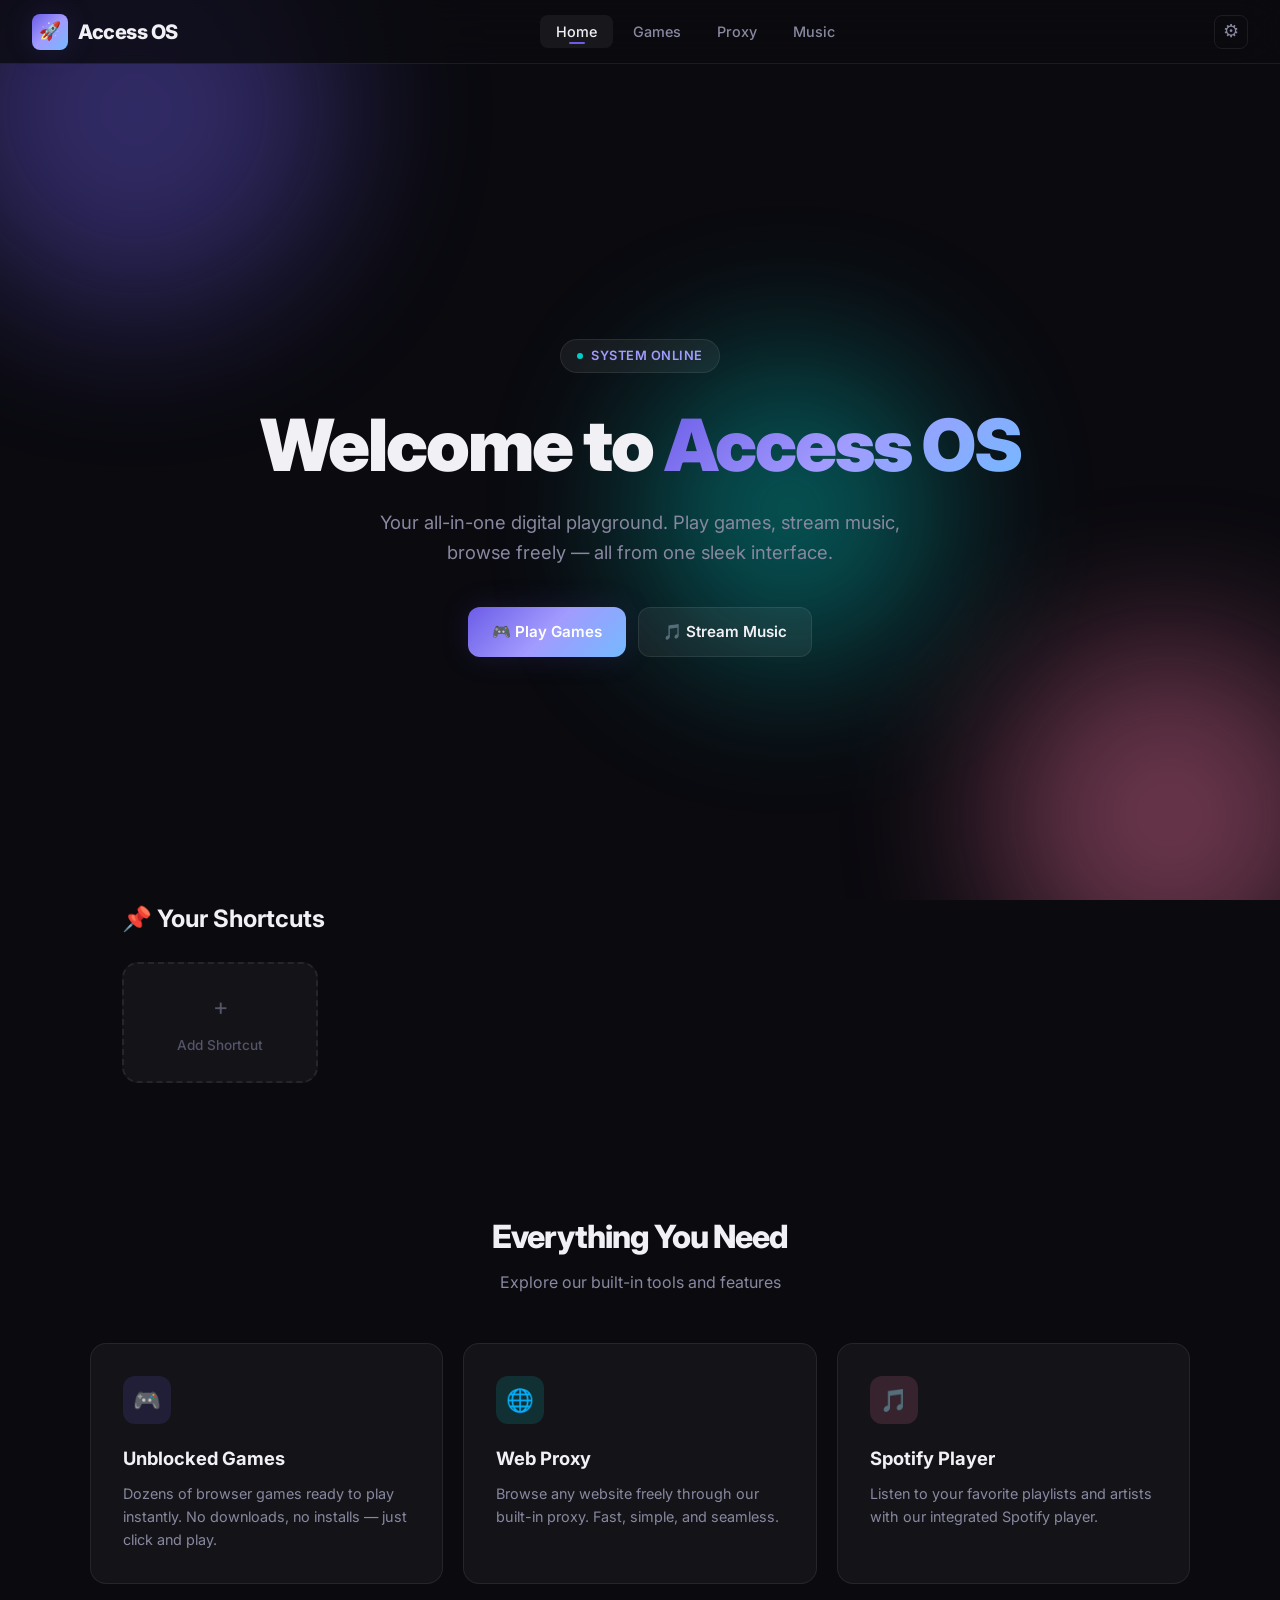
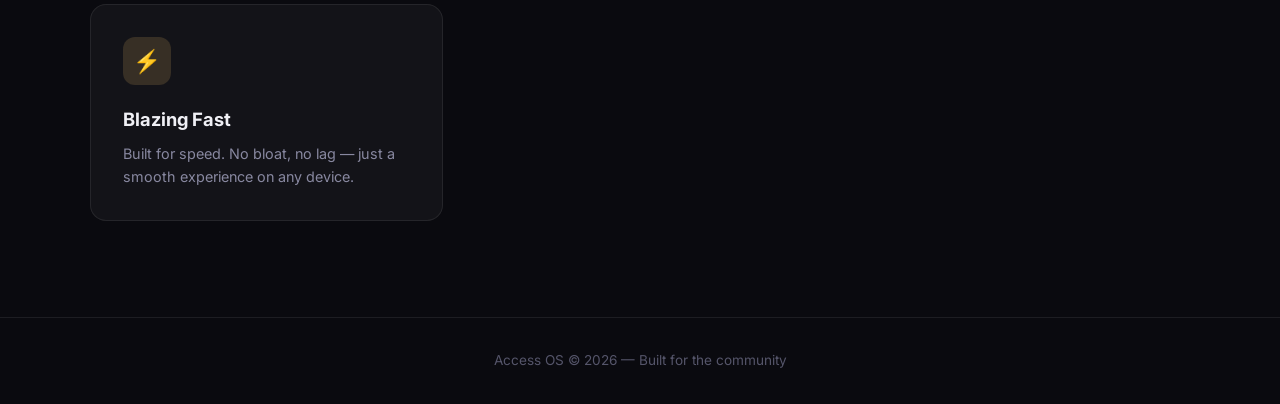
==== index.html @ 43859e74 "Add files via upload" ====
<!DOCTYPE html>
<html lang="en">
<head>
  <meta charset="UTF-8">
  <meta name="viewport" content="width=device-width, initial-scale=1.0">
  <title>Access OS — Your Digital Playground</title>
  <meta name="description" content="Access OS — Games, music, proxy, and more. Your all-in-one digital hub.">
  <link rel="stylesheet" href="css/style.css">
  <link rel="icon" href="data:image/svg+xml,<svg xmlns='http://www.w3.org/2000/svg' viewBox='0 0 100 100'><text y='.9em' font-size='90'>🚀</text></svg>">
</head>
<body>
  <!-- Background Effects -->
  <div class="bg-effects">
    <div class="orb"></div>
    <div class="orb"></div>
    <div class="orb"></div>
  </div>

  <!-- Navbar -->
  <nav class="navbar" id="navbar">
    <a href="index.html" class="logo">
      <div class="logo-icon">🚀</div>
      Access OS
    </a>
    <ul class="nav-links" id="navLinks">
      <li><a href="index.html" class="active">Home</a></li>
      <li><a href="games.html">Games</a></li>
      <li><a href="proxy.html">Proxy</a></li>
      <li><a href="music.html">Music</a></li>
    </ul>
    <div style="display:flex;align-items:center;gap:8px;">
      <button class="nav-settings-btn" id="settingsBtn" aria-label="Settings">⚙</button>
      <button class="mobile-toggle" id="mobileToggle" aria-label="Toggle menu">☰</button>
    </div>
  </nav>

  <!-- Settings Drawer -->
  <div class="settings-overlay" id="settingsOverlay"></div>
  <div class="settings-drawer" id="settingsDrawer">
    <div class="drawer-header">
      <h2>⚙ Settings</h2>
      <button class="drawer-close" id="settingsClose">&times;</button>
    </div>
    <div class="drawer-body">
      <div class="settings-section">
        <h3>Theme</h3>
        <div class="theme-grid">
          <button class="theme-swatch active" data-theme="default">
            <div class="swatch-colors">
              <span class="swatch-dot" style="background:#6c5ce7"></span>
              <span class="swatch-dot" style="background:#a29bfe"></span>
              <span class="swatch-dot" style="background:#74b9ff"></span>
            </div>
            Amethyst
          </button>
          <button class="theme-swatch" data-theme="ocean">
            <div class="swatch-colors">
              <span class="swatch-dot" style="background:#0984e3"></span>
              <span class="swatch-dot" style="background:#74b9ff"></span>
              <span class="swatch-dot" style="background:#00cec9"></span>
            </div>
            Ocean
          </button>
          <button class="theme-swatch" data-theme="sunset">
            <div class="swatch-colors">
              <span class="swatch-dot" style="background:#e17055"></span>
              <span class="swatch-dot" style="background:#fab1a0"></span>
              <span class="swatch-dot" style="background:#fdcb6e"></span>
            </div>
            Sunset
          </button>
          <button class="theme-swatch" data-theme="forest">
            <div class="swatch-colors">
              <span class="swatch-dot" style="background:#00b894"></span>
              <span class="swatch-dot" style="background:#55efc4"></span>
              <span class="swatch-dot" style="background:#81ecec"></span>
            </div>
            Forest
          </button>
          <button class="theme-swatch" data-theme="cherry">
            <div class="swatch-colors">
              <span class="swatch-dot" style="background:#d63031"></span>
              <span class="swatch-dot" style="background:#ff7675"></span>
              <span class="swatch-dot" style="background:#fd79a8"></span>
            </div>
            Cherry
          </button>
          <button class="theme-swatch" data-theme="midnight">
            <div class="swatch-colors">
              <span class="swatch-dot" style="background:#2d3436"></span>
              <span class="swatch-dot" style="background:#636e72"></span>
              <span class="swatch-dot" style="background:#b2bec3"></span>
            </div>
            Midnight
          </button>
        </div>
      </div>
    </div>
  </div>

  <!-- Main Content -->
  <main class="main-content">
    <!-- Hero Section -->
    <section class="hero" id="hero">
      <div class="hero-badge">
        <span class="dot"></span>
        System Online
      </div>
      <h1>Welcome to <span class="gradient-text">Access OS</span></h1>
      <p>Your all-in-one digital playground. Play games, stream music, browse freely — all from one sleek interface.</p>
      <div class="hero-actions">
        <a href="games.html" class="btn btn-primary">🎮 Play Games</a>
        <a href="music.html" class="btn btn-secondary">🎵 Stream Music</a>
      </div>
    </section>

    <!-- Custom Panel -->
    <section class="custom-panel-section" id="customPanel">
      <div class="custom-panel-header">
        <h2>📌 Your Shortcuts</h2>
      </div>
      <div class="panel-grid" id="panelGrid">
        <!-- Rendered by JS -->
      </div>
    </section>

    <!-- Features Section -->
    <section class="features-section" id="features">
      <div class="section-header">
        <h2>Everything You Need</h2>
        <p>Explore our built-in tools and features</p>
      </div>
      <div class="features-grid">
        <a href="games.html" class="feature-card">
          <div class="card-icon purple">🎮</div>
          <h3>Unblocked Games</h3>
          <p>Dozens of browser games ready to play instantly. No downloads, no installs — just click and play.</p>
        </a>
        <a href="proxy.html" class="feature-card">
          <div class="card-icon green">🌐</div>
          <h3>Web Proxy</h3>
          <p>Browse any website freely through our built-in proxy. Fast, simple, and seamless.</p>
        </a>
        <a href="music.html" class="feature-card">
          <div class="card-icon pink">🎵</div>
          <h3>Spotify Player</h3>
          <p>Listen to your favorite playlists and artists with our integrated Spotify player.</p>
        </a>
        <a href="#features" class="feature-card">
          <div class="card-icon orange">⚡</div>
          <h3>Blazing Fast</h3>
          <p>Built for speed. No bloat, no lag — just a smooth experience on any device.</p>
        </a>
      </div>
    </section>
  </main>

  <!-- Panel Add Modal -->
  <div class="panel-modal" id="panelModal">
    <div class="panel-modal-content">
      <h3>Add Shortcut</h3>
      <div class="panel-form-group">
        <label for="panelName">Name</label>
        <input type="text" id="panelName" placeholder="e.g. YouTube">
      </div>
      <div class="panel-form-group">
        <label for="panelUrl">URL</label>
        <input type="text" id="panelUrl" placeholder="e.g. https://youtube.com">
      </div>
      <div class="panel-form-group">
        <label>Icon</label>
        <div class="emoji-picker-row">
          <button class="selected">🔗</button>
          <button>🌐</button>
          <button>📺</button>
          <button>📱</button>
          <button>💬</button>
          <button>📧</button>
          <button>📁</button>
          <button>🎮</button>
          <button>🎵</button>
          <button>📷</button>
          <button>🛒</button>
          <button>📚</button>
          <button>⭐</button>
          <button>🔥</button>
          <button>💡</button>
        </div>
      </div>
      <div class="panel-modal-actions">
        <button class="btn btn-secondary" id="panelCancel">Cancel</button>
        <button class="btn btn-primary" id="panelSave">Add Shortcut</button>
      </div>
    </div>
  </div>

  <!-- Footer -->
  <footer class="footer">
    <p>Access OS &copy; 2026 — Built for the community</p>
  </footer>

  <script src="js/script.js"></script>
</body>
</html>
---- css/style.css ----
/* ===== ACCESS OS - Global Styles ===== */
@import url('https://fonts.googleapis.com/css2?family=Inter:wght@300;400;500;600;700;800;900&family=JetBrains+Mono:wght@400;500;700&display=swap');

:root {
  --bg-primary: #0a0a0f;
  --bg-secondary: #12121a;
  --bg-card: rgba(255, 255, 255, 0.04);
  --bg-glass: rgba(255, 255, 255, 0.06);
  --border-glass: rgba(255, 255, 255, 0.08);
  --text-primary: #f0f0f5;
  --text-secondary: #8888a0;
  --text-muted: #55556a;
  --accent-primary: #6c5ce7;
  --accent-secondary: #a29bfe;
  --accent-glow: rgba(108, 92, 231, 0.3);
  --accent-green: #00cec9;
  --accent-pink: #fd79a8;
  --accent-orange: #fdcb6e;
  --gradient-main: linear-gradient(135deg, #6c5ce7, #a29bfe, #74b9ff);
  --gradient-card: linear-gradient(135deg, rgba(108,92,231,0.1), rgba(162,155,254,0.05));
  --radius-sm: 8px;
  --radius-md: 12px;
  --radius-lg: 16px;
  --radius-xl: 24px;
  --shadow-glow: 0 0 30px rgba(108, 92, 231, 0.15);
  --transition: all 0.3s cubic-bezier(0.4, 0, 0.2, 1);
}

*, *::before, *::after {
  margin: 0;
  padding: 0;
  box-sizing: border-box;
}

html {
  scroll-behavior: smooth;
}

body {
  font-family: 'Inter', -apple-system, BlinkMacSystemFont, sans-serif;
  background: var(--bg-primary);
  color: var(--text-primary);
  min-height: 100vh;
  overflow-x: hidden;
  line-height: 1.6;
}

/* Animated background */
.bg-effects {
  position: fixed;
  inset: 0;
  z-index: 0;
  pointer-events: none;
  overflow: hidden;
}

.bg-effects .orb {
  position: absolute;
  border-radius: 50%;
  filter: blur(80px);
  opacity: 0.4;
  animation: orbFloat 20s ease-in-out infinite;
}

.bg-effects .orb:nth-child(1) {
  width: 400px; height: 400px;
  background: var(--accent-primary);
  top: -10%; left: -5%;
  animation-delay: 0s;
}

.bg-effects .orb:nth-child(2) {
  width: 350px; height: 350px;
  background: var(--accent-pink);
  bottom: -10%; right: -5%;
  animation-delay: -7s;
}

.bg-effects .orb:nth-child(3) {
  width: 300px; height: 300px;
  background: var(--accent-green);
  top: 40%; left: 50%;
  animation-delay: -14s;
}

@keyframes orbFloat {
  0%, 100% { transform: translate(0, 0) scale(1); }
  25% { transform: translate(60px, -40px) scale(1.1); }
  50% { transform: translate(-30px, 60px) scale(0.9); }
  75% { transform: translate(40px, 30px) scale(1.05); }
}

/* ===== NAVBAR ===== */
.navbar {
  position: fixed;
  top: 0;
  left: 0;
  right: 0;
  z-index: 1000;
  padding: 0 2rem;
  height: 64px;
  display: flex;
  align-items: center;
  justify-content: space-between;
  background: rgba(10, 10, 15, 0.8);
  backdrop-filter: blur(20px);
  -webkit-backdrop-filter: blur(20px);
  border-bottom: 1px solid var(--border-glass);
}

.navbar .logo {
  display: flex;
  align-items: center;
  gap: 10px;
  text-decoration: none;
  color: var(--text-primary);
  font-weight: 800;
  font-size: 1.25rem;
  letter-spacing: -0.5px;
}

.navbar .logo-icon {
  width: 36px;
  height: 36px;
  border-radius: var(--radius-sm);
  background: var(--gradient-main);
  display: flex;
  align-items: center;
  justify-content: center;
  font-size: 1.1rem;
  box-shadow: var(--shadow-glow);
}

.nav-links {
  display: flex;
  align-items: center;
  gap: 4px;
  list-style: none;
}

.nav-links a {
  text-decoration: none;
  color: var(--text-secondary);
  font-size: 0.9rem;
  font-weight: 500;
  padding: 8px 16px;
  border-radius: var(--radius-sm);
  transition: var(--transition);
  position: relative;
}

.nav-links a:hover,
.nav-links a.active {
  color: var(--text-primary);
  background: var(--bg-glass);
}

.nav-links a.active::after {
  content: '';
  position: absolute;
  bottom: 4px;
  left: 50%;
  transform: translateX(-50%);
  width: 16px;
  height: 2px;
  background: var(--accent-primary);
  border-radius: 2px;
}

.mobile-toggle {
  display: none;
  background: none;
  border: none;
  color: var(--text-primary);
  font-size: 1.5rem;
  cursor: pointer;
  padding: 4px;
}

/* ===== MAIN CONTENT ===== */
.main-content {
  position: relative;
  z-index: 1;
  padding-top: 64px;
  min-height: 100vh;
}

/* ===== HERO ===== */
.hero {
  display: flex;
  flex-direction: column;
  align-items: center;
  justify-content: center;
  text-align: center;
  padding: 6rem 2rem 4rem;
  min-height: calc(100vh - 64px);
}

.hero-badge {
  display: inline-flex;
  align-items: center;
  gap: 8px;
  padding: 6px 16px;
  border-radius: 100px;
  background: var(--bg-glass);
  border: 1px solid var(--border-glass);
  color: var(--accent-secondary);
  font-size: 0.8rem;
  font-weight: 600;
  letter-spacing: 0.5px;
  text-transform: uppercase;
  margin-bottom: 2rem;
  animation: fadeInDown 0.8s ease;
}

.hero-badge .dot {
  width: 6px; height: 6px;
  border-radius: 50%;
  background: var(--accent-green);
  animation: pulse 2s infinite;
}

@keyframes pulse {
  0%, 100% { opacity: 1; }
  50% { opacity: 0.3; }
}

.hero h1 {
  font-size: clamp(2.5rem, 6vw, 4.5rem);
  font-weight: 900;
  letter-spacing: -2px;
  line-height: 1.1;
  margin-bottom: 1.5rem;
  animation: fadeInUp 0.8s ease 0.1s both;
}

.hero h1 .gradient-text {
  background: var(--gradient-main);
  -webkit-background-clip: text;
  -webkit-text-fill-color: transparent;
  background-clip: text;
}

.hero p {
  font-size: 1.15rem;
  color: var(--text-secondary);
  max-width: 540px;
  margin-bottom: 2.5rem;
  animation: fadeInUp 0.8s ease 0.2s both;
}

.hero-actions {
  display: flex;
  gap: 12px;
  flex-wrap: wrap;
  justify-content: center;
  animation: fadeInUp 0.8s ease 0.3s both;
}

@keyframes fadeInUp {
  from { opacity: 0; transform: translateY(20px); }
  to { opacity: 1; transform: translateY(0); }
}

@keyframes fadeInDown {
  from { opacity: 0; transform: translateY(-10px); }
  to { opacity: 1; transform: translateY(0); }
}

/* ===== BUTTONS ===== */
.btn {
  display: inline-flex;
  align-items: center;
  gap: 8px;
  padding: 12px 24px;
  border-radius: var(--radius-md);
  font-family: inherit;
  font-size: 0.95rem;
  font-weight: 600;
  text-decoration: none;
  border: none;
  cursor: pointer;
  transition: var(--transition);
}

.btn-primary {
  background: var(--gradient-main);
  color: #fff;
  box-shadow: var(--shadow-glow);
}

.btn-primary:hover {
  transform: translateY(-2px);
  box-shadow: 0 0 40px rgba(108, 92, 231, 0.3);
}

.btn-secondary {
  background: var(--bg-glass);
  color: var(--text-primary);
  border: 1px solid var(--border-glass);
}

.btn-secondary:hover {
  background: rgba(255,255,255,0.1);
  transform: translateY(-2px);
}

/* ===== FEATURE CARDS (homepage) ===== */
.features-section {
  padding: 4rem 2rem 6rem;
}

.section-header {
  text-align: center;
  margin-bottom: 3rem;
}

.section-header h2 {
  font-size: 2rem;
  font-weight: 800;
  letter-spacing: -1px;
  margin-bottom: 0.5rem;
}

.section-header p {
  color: var(--text-secondary);
  font-size: 1rem;
}

.features-grid {
  display: grid;
  grid-template-columns: repeat(auto-fit, minmax(280px, 1fr));
  gap: 20px;
  max-width: 1100px;
  margin: 0 auto;
}

.feature-card {
  background: var(--bg-card);
  border: 1px solid var(--border-glass);
  border-radius: var(--radius-lg);
  padding: 2rem;
  transition: var(--transition);
  text-decoration: none;
  color: inherit;
  display: block;
  position: relative;
  overflow: hidden;
}

.feature-card::before {
  content: '';
  position: absolute;
  inset: 0;
  background: var(--gradient-card);
  opacity: 0;
  transition: opacity 0.3s;
}

.feature-card:hover {
  transform: translateY(-4px);
  border-color: rgba(108,92,231,0.3);
  box-shadow: var(--shadow-glow);
}

.feature-card:hover::before {
  opacity: 1;
}

.feature-card .card-icon {
  position: relative;
  width: 48px;
  height: 48px;
  border-radius: var(--radius-md);
  display: flex;
  align-items: center;
  justify-content: center;
  font-size: 1.4rem;
  margin-bottom: 1.25rem;
}

.feature-card .card-icon.purple { background: rgba(108,92,231,0.15); }
.feature-card .card-icon.green { background: rgba(0,206,201,0.15); }
.feature-card .card-icon.pink { background: rgba(253,121,168,0.15); }
.feature-card .card-icon.orange { background: rgba(253,203,110,0.15); }

.feature-card h3 {
  position: relative;
  font-size: 1.15rem;
  font-weight: 700;
  margin-bottom: 0.5rem;
}

.feature-card p {
  position: relative;
  color: var(--text-secondary);
  font-size: 0.9rem;
}

/* ===== PAGE HEADER ===== */
.page-header {
  padding: 3rem 2rem 2rem;
  text-align: center;
}

.page-header h1 {
  font-size: 2.5rem;
  font-weight: 800;
  letter-spacing: -1px;
  margin-bottom: 0.5rem;
}

.page-header p {
  color: var(--text-secondary);
  font-size: 1.05rem;
}

/* ===== GAMES GRID ===== */
.games-container {
  max-width: 1200px;
  margin: 0 auto;
  padding: 1rem 2rem 4rem;
}

.games-search {
  display: flex;
  justify-content: center;
  margin-bottom: 2rem;
}

.search-box {
  display: flex;
  align-items: center;
  gap: 10px;
  background: var(--bg-glass);
  border: 1px solid var(--border-glass);
  border-radius: 100px;
  padding: 10px 20px;
  width: 100%;
  max-width: 480px;
  transition: var(--transition);
}

.search-box:focus-within {
  border-color: var(--accent-primary);
  box-shadow: 0 0 0 3px var(--accent-glow);
}

.search-box input {
  flex: 1;
  background: none;
  border: none;
  outline: none;
  color: var(--text-primary);
  font-family: inherit;
  font-size: 0.95rem;
}

.search-box input::placeholder {
  color: var(--text-muted);
}

.search-box .search-icon {
  color: var(--text-muted);
  font-size: 1rem;
}

.category-tabs {
  display: flex;
  justify-content: center;
  gap: 6px;
  margin-bottom: 2rem;
  flex-wrap: wrap;
}

.category-tab {
  padding: 8px 18px;
  border-radius: 100px;
  border: 1px solid var(--border-glass);
  background: var(--bg-card);
  color: var(--text-secondary);
  font-family: inherit;
  font-size: 0.85rem;
  font-weight: 500;
  cursor: pointer;
  transition: var(--transition);
}

.category-tab:hover,
.category-tab.active {
  background: var(--accent-primary);
  color: #fff;
  border-color: var(--accent-primary);
}

.games-grid {
  display: grid;
  grid-template-columns: repeat(auto-fill, minmax(220px, 1fr));
  gap: 16px;
}

.game-card {
  background: var(--bg-card);
  border: 1px solid var(--border-glass);
  border-radius: var(--radius-lg);
  overflow: hidden;
  transition: var(--transition);
  cursor: pointer;
}

.game-card:hover {
  transform: translateY(-4px);
  border-color: rgba(108,92,231,0.3);
  box-shadow: var(--shadow-glow);
}

.game-card .game-thumb {
  width: 100%;
  aspect-ratio: 16 / 10;
  background: var(--bg-secondary);
  display: flex;
  align-items: center;
  justify-content: center;
  font-size: 2.5rem;
  position: relative;
  overflow: hidden;
}

.game-card .game-thumb .play-overlay {
  position: absolute;
  inset: 0;
  background: rgba(0,0,0,0.5);
  display: flex;
  align-items: center;
  justify-content: center;
  opacity: 0;
  transition: var(--transition);
}

.game-card:hover .play-overlay {
  opacity: 1;
}

.play-overlay .play-btn {
  width: 48px;
  height: 48px;
  border-radius: 50%;
  background: var(--accent-primary);
  display: flex;
  align-items: center;
  justify-content: center;
  font-size: 1.2rem;
  color: #fff;
  box-shadow: var(--shadow-glow);
}

.game-card .game-info {
  padding: 12px 16px;
}

.game-card .game-info h3 {
  font-size: 0.95rem;
  font-weight: 600;
  margin-bottom: 4px;
}

.game-card .game-info span {
  font-size: 0.8rem;
  color: var(--text-muted);
}

/* ===== GAME MODAL ===== */
.game-modal {
  display: none;
  position: fixed;
  inset: 0;
  z-index: 2000;
  background: rgba(0,0,0,0.9);
  align-items: center;
  justify-content: center;
  padding: 1rem;
}

.game-modal.active {
  display: flex;
}

.game-modal .modal-content {
  width: 100%;
  max-width: 1000px;
  background: var(--bg-secondary);
  border: 1px solid var(--border-glass);
  border-radius: var(--radius-lg);
  overflow: hidden;
  position: relative;
}

.game-modal .modal-header {
  display: flex;
  align-items: center;
  justify-content: space-between;
  padding: 12px 16px;
  border-bottom: 1px solid var(--border-glass);
}

.game-modal .modal-header h3 {
  font-size: 1rem;
  font-weight: 600;
}

.game-modal .modal-close {
  background: none;
  border: none;
  color: var(--text-secondary);
  font-size: 1.5rem;
  cursor: pointer;
  padding: 4px;
  transition: var(--transition);
}

.game-modal .modal-close:hover {
  color: var(--text-primary);
}

.game-modal iframe {
  width: 100%;
  height: 70vh;
  border: none;
}

.fullscreen-btn {
  background: var(--bg-glass);
  border: 1px solid var(--border-glass);
  color: var(--text-secondary);
  padding: 6px 12px;
  border-radius: var(--radius-sm);
  font-family: inherit;
  font-size: 0.8rem;
  cursor: pointer;
  transition: var(--transition);
}

.fullscreen-btn:hover {
  background: var(--accent-primary);
  color: #fff;
}

/* ===== PROXY PAGE ===== */
.proxy-container {
  max-width: 800px;
  margin: 0 auto;
  padding: 2rem;
}

.proxy-box {
  background: var(--bg-card);
  border: 1px solid var(--border-glass);
  border-radius: var(--radius-xl);
  padding: 3rem 2.5rem;
  text-align: center;
  margin-bottom: 2rem;
}

.proxy-box h2 {
  font-size: 1.5rem;
  font-weight: 700;
  margin-bottom: 0.75rem;
}

.proxy-box p {
  color: var(--text-secondary);
  margin-bottom: 2rem;
  font-size: 0.95rem;
}

.proxy-input-group {
  display: flex;
  gap: 8px;
  max-width: 560px;
  margin: 0 auto 1rem;
}

.proxy-input-group input {
  flex: 1;
  padding: 14px 20px;
  border-radius: var(--radius-md);
  border: 1px solid var(--border-glass);
  background: var(--bg-secondary);
  color: var(--text-primary);
  font-family: inherit;
  font-size: 0.95rem;
  outline: none;
  transition: var(--transition);
}

.proxy-input-group input:focus {
  border-color: var(--accent-primary);
  box-shadow: 0 0 0 3px var(--accent-glow);
}

.proxy-frame-wrapper {
  background: var(--bg-card);
  border: 1px solid var(--border-glass);
  border-radius: var(--radius-lg);
  overflow: hidden;
  display: none;
}

.proxy-frame-wrapper.active {
  display: block;
}

.proxy-frame-bar {
  display: flex;
  align-items: center;
  gap: 8px;
  padding: 10px 16px;
  border-bottom: 1px solid var(--border-glass);
  background: var(--bg-secondary);
}

.proxy-frame-bar .dots {
  display: flex;
  gap: 6px;
}

.proxy-frame-bar .dots span {
  width: 10px; height: 10px;
  border-radius: 50%;
}

.proxy-frame-bar .dots span:nth-child(1) { background: #ff5f57; }
.proxy-frame-bar .dots span:nth-child(2) { background: #ffbd2e; }
.proxy-frame-bar .dots span:nth-child(3) { background: #28c840; }

.proxy-frame-bar .url-display {
  flex: 1;
  padding: 6px 12px;
  border-radius: var(--radius-sm);
  background: var(--bg-glass);
  color: var(--text-muted);
  font-size: 0.8rem;
  font-family: 'JetBrains Mono', monospace;
  overflow: hidden;
  text-overflow: ellipsis;
  white-space: nowrap;
}

.proxy-frame-wrapper iframe {
  width: 100%;
  height: 70vh;
  border: none;
}

.proxy-tips {
  display: grid;
  grid-template-columns: repeat(auto-fit, minmax(220px, 1fr));
  gap: 16px;
  max-width: 800px;
  margin: 0 auto;
  padding: 0 2rem 4rem;
}

.tip-card {
  background: var(--bg-card);
  border: 1px solid var(--border-glass);
  border-radius: var(--radius-md);
  padding: 1.5rem;
}

.tip-card .tip-icon {
  font-size: 1.5rem;
  margin-bottom: 0.75rem;
}

.tip-card h3 {
  font-size: 0.95rem;
  font-weight: 600;
  margin-bottom: 0.4rem;
}

.tip-card p {
  color: var(--text-secondary);
  font-size: 0.85rem;
}

/* ===== MUSIC PAGE ===== */
.music-container {
  max-width: 1100px;
  margin: 0 auto;
  padding: 1rem 2rem 4rem;
}

.music-player-wrapper {
  background: var(--bg-card);
  border: 1px solid var(--border-glass);
  border-radius: var(--radius-xl);
  padding: 2rem;
  margin-bottom: 2rem;
}

.spotify-search {
  display: flex;
  gap: 8px;
  max-width: 560px;
  margin: 0 auto 2rem;
}

.spotify-search input {
  flex: 1;
  padding: 12px 20px;
  border-radius: 100px;
  border: 1px solid var(--border-glass);
  background: var(--bg-secondary);
  color: var(--text-primary);
  font-family: inherit;
  font-size: 0.95rem;
  outline: none;
  transition: var(--transition);
}

.spotify-search input:focus {
  border-color: #1db954;
  box-shadow: 0 0 0 3px rgba(29, 185, 84, 0.2);
}

.spotify-search .btn {
  border-radius: 100px;
  background: #1db954;
}

.spotify-search .btn:hover {
  background: #1ed760;
}

.playlists-grid {
  display: grid;
  grid-template-columns: repeat(auto-fill, minmax(280px, 1fr));
  gap: 16px;
}

.playlist-card {
  background: var(--bg-glass);
  border: 1px solid var(--border-glass);
  border-radius: var(--radius-lg);
  overflow: hidden;
  cursor: pointer;
  transition: var(--transition);
}

.playlist-card:hover {
  transform: translateY(-3px);
  border-color: rgba(29,185,84,0.3);
  box-shadow: 0 0 30px rgba(29,185,84,0.1);
}

.playlist-card .embed-wrapper {
  width: 100%;
}

.playlist-card .embed-wrapper iframe {
  width: 100%;
  border: none;
  border-radius: 0;
}

.playlist-card .playlist-info {
  padding: 12px 16px;
}

.playlist-card .playlist-info h3 {
  font-size: 0.95rem;
  font-weight: 600;
  margin-bottom: 2px;
}

.playlist-card .playlist-info span {
  font-size: 0.8rem;
  color: var(--text-muted);
}

.custom-embed-section {
  margin-top: 2rem;
}

.custom-embed-section h3 {
  text-align: center;
  font-size: 1.1rem;
  font-weight: 600;
  margin-bottom: 1rem;
  color: var(--text-secondary);
}

/* ===== FOOTER ===== */
.footer {
  border-top: 1px solid var(--border-glass);
  padding: 2rem;
  text-align: center;
  color: var(--text-muted);
  font-size: 0.85rem;
}

.footer a {
  color: var(--accent-secondary);
  text-decoration: none;
}

/* ===== RESPONSIVE ===== */
@media (max-width: 768px) {
  .navbar { padding: 0 1rem; }

  .nav-links {
    display: none;
    position: absolute;
    top: 64px;
    left: 0;
    right: 0;
    flex-direction: column;
    background: rgba(10, 10, 15, 0.95);
    backdrop-filter: blur(20px);
    padding: 1rem;
    border-bottom: 1px solid var(--border-glass);
  }

  .nav-links.open { display: flex; }

  .mobile-toggle { display: block; }

  .hero { padding: 4rem 1.5rem 3rem; }

  .hero-actions { flex-direction: column; align-items: center; }

  .proxy-input-group { flex-direction: column; }

  .games-grid {
    grid-template-columns: repeat(auto-fill, minmax(160px, 1fr));
  }
}

/* ===== SCROLLBAR ===== */
::-webkit-scrollbar { width: 8px; }
::-webkit-scrollbar-track { background: var(--bg-primary); }
::-webkit-scrollbar-thumb {
  background: var(--border-glass);
  border-radius: 4px;
}
::-webkit-scrollbar-thumb:hover {
  background: rgba(255,255,255,0.15);
}

/* ===== UTILITY ===== */
.hidden { display: none !important; }

/* ===== THEME PRESETS ===== */
[data-theme="ocean"] {
  --accent-primary: #0984e3;
  --accent-secondary: #74b9ff;
  --accent-glow: rgba(9, 132, 227, 0.3);
  --accent-pink: #00cec9;
  --accent-green: #55efc4;
  --gradient-main: linear-gradient(135deg, #0984e3, #74b9ff, #00cec9);
  --gradient-card: linear-gradient(135deg, rgba(9,132,227,0.1), rgba(116,185,255,0.05));
  --shadow-glow: 0 0 30px rgba(9, 132, 227, 0.15);
}

[data-theme="sunset"] {
  --accent-primary: #e17055;
  --accent-secondary: #fab1a0;
  --accent-glow: rgba(225, 112, 85, 0.3);
  --accent-pink: #fd79a8;
  --accent-green: #fdcb6e;
  --gradient-main: linear-gradient(135deg, #e17055, #fab1a0, #fdcb6e);
  --gradient-card: linear-gradient(135deg, rgba(225,112,85,0.1), rgba(250,177,160,0.05));
  --shadow-glow: 0 0 30px rgba(225, 112, 85, 0.15);
}

[data-theme="forest"] {
  --accent-primary: #00b894;
  --accent-secondary: #55efc4;
  --accent-glow: rgba(0, 184, 148, 0.3);
  --accent-pink: #81ecec;
  --accent-green: #55efc4;
  --gradient-main: linear-gradient(135deg, #00b894, #55efc4, #81ecec);
  --gradient-card: linear-gradient(135deg, rgba(0,184,148,0.1), rgba(85,239,196,0.05));
  --shadow-glow: 0 0 30px rgba(0, 184, 148, 0.15);
}

[data-theme="cherry"] {
  --accent-primary: #d63031;
  --accent-secondary: #ff7675;
  --accent-glow: rgba(214, 48, 49, 0.3);
  --accent-pink: #fd79a8;
  --accent-green: #fab1a0;
  --gradient-main: linear-gradient(135deg, #d63031, #ff7675, #fd79a8);
  --gradient-card: linear-gradient(135deg, rgba(214,48,49,0.1), rgba(255,118,117,0.05));
  --shadow-glow: 0 0 30px rgba(214, 48, 49, 0.15);
}

[data-theme="midnight"] {
  --accent-primary: #2d3436;
  --accent-secondary: #636e72;
  --accent-glow: rgba(99, 110, 114, 0.3);
  --accent-pink: #b2bec3;
  --accent-green: #dfe6e9;
  --gradient-main: linear-gradient(135deg, #2d3436, #636e72, #b2bec3);
  --gradient-card: linear-gradient(135deg, rgba(45,52,54,0.1), rgba(99,110,114,0.05));
  --shadow-glow: 0 0 30px rgba(99, 110, 114, 0.15);
}

/* ===== SETTINGS PANEL ===== */
.settings-overlay {
  position: fixed;
  inset: 0;
  background: rgba(0,0,0,0.6);
  z-index: 3000;
  opacity: 0;
  visibility: hidden;
  transition: var(--transition);
}

.settings-overlay.active {
  opacity: 1;
  visibility: visible;
}

.settings-drawer {
  position: fixed;
  top: 0;
  right: -420px;
  width: 400px;
  max-width: 90vw;
  height: 100vh;
  background: var(--bg-secondary);
  border-left: 1px solid var(--border-glass);
  z-index: 3001;
  transition: right 0.4s cubic-bezier(0.4, 0, 0.2, 1);
  display: flex;
  flex-direction: column;
  overflow-y: auto;
}

.settings-drawer.active {
  right: 0;
}

.settings-drawer .drawer-header {
  display: flex;
  align-items: center;
  justify-content: space-between;
  padding: 1.25rem 1.5rem;
  border-bottom: 1px solid var(--border-glass);
  flex-shrink: 0;
}

.settings-drawer .drawer-header h2 {
  font-size: 1.25rem;
  font-weight: 700;
}

.settings-drawer .drawer-close {
  background: none;
  border: none;
  color: var(--text-secondary);
  font-size: 1.5rem;
  cursor: pointer;
  padding: 4px;
  transition: var(--transition);
}

.settings-drawer .drawer-close:hover {
  color: var(--text-primary);
}

.settings-drawer .drawer-body {
  padding: 1.5rem;
  flex: 1;
}

.settings-section {
  margin-bottom: 2rem;
}

.settings-section h3 {
  font-size: 0.85rem;
  font-weight: 600;
  text-transform: uppercase;
  letter-spacing: 0.5px;
  color: var(--text-muted);
  margin-bottom: 1rem;
}

.theme-grid {
  display: grid;
  grid-template-columns: repeat(3, 1fr);
  gap: 10px;
}

.theme-swatch {
  display: flex;
  flex-direction: column;
  align-items: center;
  gap: 6px;
  padding: 12px 8px;
  border-radius: var(--radius-md);
  border: 2px solid var(--border-glass);
  background: var(--bg-card);
  cursor: pointer;
  transition: var(--transition);
  font-family: inherit;
  color: var(--text-secondary);
  font-size: 0.75rem;
  font-weight: 500;
}

.theme-swatch:hover {
  border-color: rgba(255,255,255,0.2);
}

.theme-swatch.active {
  border-color: var(--accent-primary);
  background: rgba(255,255,255,0.06);
  color: var(--text-primary);
}

.theme-swatch .swatch-colors {
  display: flex;
  gap: 4px;
}

.theme-swatch .swatch-dot {
  width: 16px;
  height: 16px;
  border-radius: 50%;
}

.nav-settings-btn {
  background: none;
  border: 1px solid var(--border-glass);
  color: var(--text-secondary);
  width: 34px;
  height: 34px;
  border-radius: var(--radius-sm);
  display: flex;
  align-items: center;
  justify-content: center;
  cursor: pointer;
  font-size: 1.1rem;
  transition: var(--transition);
  flex-shrink: 0;
}

.nav-settings-btn:hover {
  color: var(--text-primary);
  background: var(--bg-glass);
  border-color: rgba(255,255,255,0.15);
}

/* ===== CUSTOM PANEL ===== */
.custom-panel-section {
  padding: 0 2rem 4rem;
  max-width: 1100px;
  margin: 0 auto;
}

.custom-panel-header {
  display: flex;
  align-items: center;
  justify-content: space-between;
  margin-bottom: 1.5rem;
}

.custom-panel-header h2 {
  font-size: 1.5rem;
  font-weight: 700;
}

.panel-grid {
  display: grid;
  grid-template-columns: repeat(auto-fill, minmax(180px, 1fr));
  gap: 14px;
}

.panel-shortcut {
  background: var(--bg-card);
  border: 1px solid var(--border-glass);
  border-radius: var(--radius-lg);
  padding: 1.5rem;
  text-align: center;
  text-decoration: none;
  color: inherit;
  transition: var(--transition);
  display: flex;
  flex-direction: column;
  align-items: center;
  gap: 10px;
  position: relative;
}

.panel-shortcut:hover {
  transform: translateY(-3px);
  border-color: rgba(108,92,231,0.3);
  box-shadow: var(--shadow-glow);
}

.panel-shortcut .shortcut-icon {
  width: 48px;
  height: 48px;
  border-radius: var(--radius-md);
  display: flex;
  align-items: center;
  justify-content: center;
  font-size: 1.5rem;
  background: var(--bg-glass);
}

.panel-shortcut .shortcut-name {
  font-size: 0.9rem;
  font-weight: 600;
}

.panel-shortcut .shortcut-delete {
  position: absolute;
  top: 8px;
  right: 8px;
  background: rgba(214,48,49,0.2);
  border: none;
  color: #ff7675;
  width: 22px;
  height: 22px;
  border-radius: 50%;
  font-size: 0.75rem;
  cursor: pointer;
  opacity: 0;
  transition: var(--transition);
  display: flex;
  align-items: center;
  justify-content: center;
}

.panel-shortcut:hover .shortcut-delete {
  opacity: 1;
}

.panel-shortcut .shortcut-delete:hover {
  background: rgba(214,48,49,0.5);
}

.panel-add-card {
  background: var(--bg-card);
  border: 2px dashed var(--border-glass);
  border-radius: var(--radius-lg);
  padding: 1.5rem;
  text-align: center;
  cursor: pointer;
  transition: var(--transition);
  display: flex;
  flex-direction: column;
  align-items: center;
  justify-content: center;
  gap: 8px;
  color: var(--text-muted);
  min-height: 120px;
}

.panel-add-card:hover {
  border-color: var(--accent-primary);
  color: var(--accent-secondary);
  background: rgba(108,92,231,0.05);
}

.panel-add-card .add-icon {
  font-size: 1.5rem;
}

.panel-add-card span {
  font-size: 0.85rem;
  font-weight: 500;
}

/* Panel Add Modal */
.panel-modal {
  display: none;
  position: fixed;
  inset: 0;
  z-index: 4000;
  background: rgba(0,0,0,0.7);
  align-items: center;
  justify-content: center;
  padding: 1rem;
}

.panel-modal.active {
  display: flex;
}

.panel-modal .panel-modal-content {
  background: var(--bg-secondary);
  border: 1px solid var(--border-glass);
  border-radius: var(--radius-xl);
  padding: 2rem;
  width: 100%;
  max-width: 440px;
}

.panel-modal .panel-modal-content h3 {
  font-size: 1.25rem;
  font-weight: 700;
  margin-bottom: 1.5rem;
  text-align: center;
}

.panel-form-group {
  margin-bottom: 1rem;
}

.panel-form-group label {
  display: block;
  font-size: 0.85rem;
  font-weight: 500;
  color: var(--text-secondary);
  margin-bottom: 6px;
}

.panel-form-group input {
  width: 100%;
  padding: 10px 14px;
  border-radius: var(--radius-sm);
  border: 1px solid var(--border-glass);
  background: var(--bg-primary);
  color: var(--text-primary);
  font-family: inherit;
  font-size: 0.9rem;
  outline: none;
  transition: var(--transition);
}

.panel-form-group input:focus {
  border-color: var(--accent-primary);
  box-shadow: 0 0 0 3px var(--accent-glow);
}

.emoji-picker-row {
  display: flex;
  gap: 6px;
  flex-wrap: wrap;
}

.emoji-picker-row button {
  width: 36px;
  height: 36px;
  border-radius: var(--radius-sm);
  border: 1px solid var(--border-glass);
  background: var(--bg-card);
  font-size: 1.1rem;
  cursor: pointer;
  transition: var(--transition);
}

.emoji-picker-row button:hover,
.emoji-picker-row button.selected {
  border-color: var(--accent-primary);
  background: rgba(108,92,231,0.15);
}

.panel-modal-actions {
  display: flex;
  gap: 8px;
  margin-top: 1.5rem;
}

.panel-modal-actions .btn {
  flex: 1;
  justify-content: center;
}
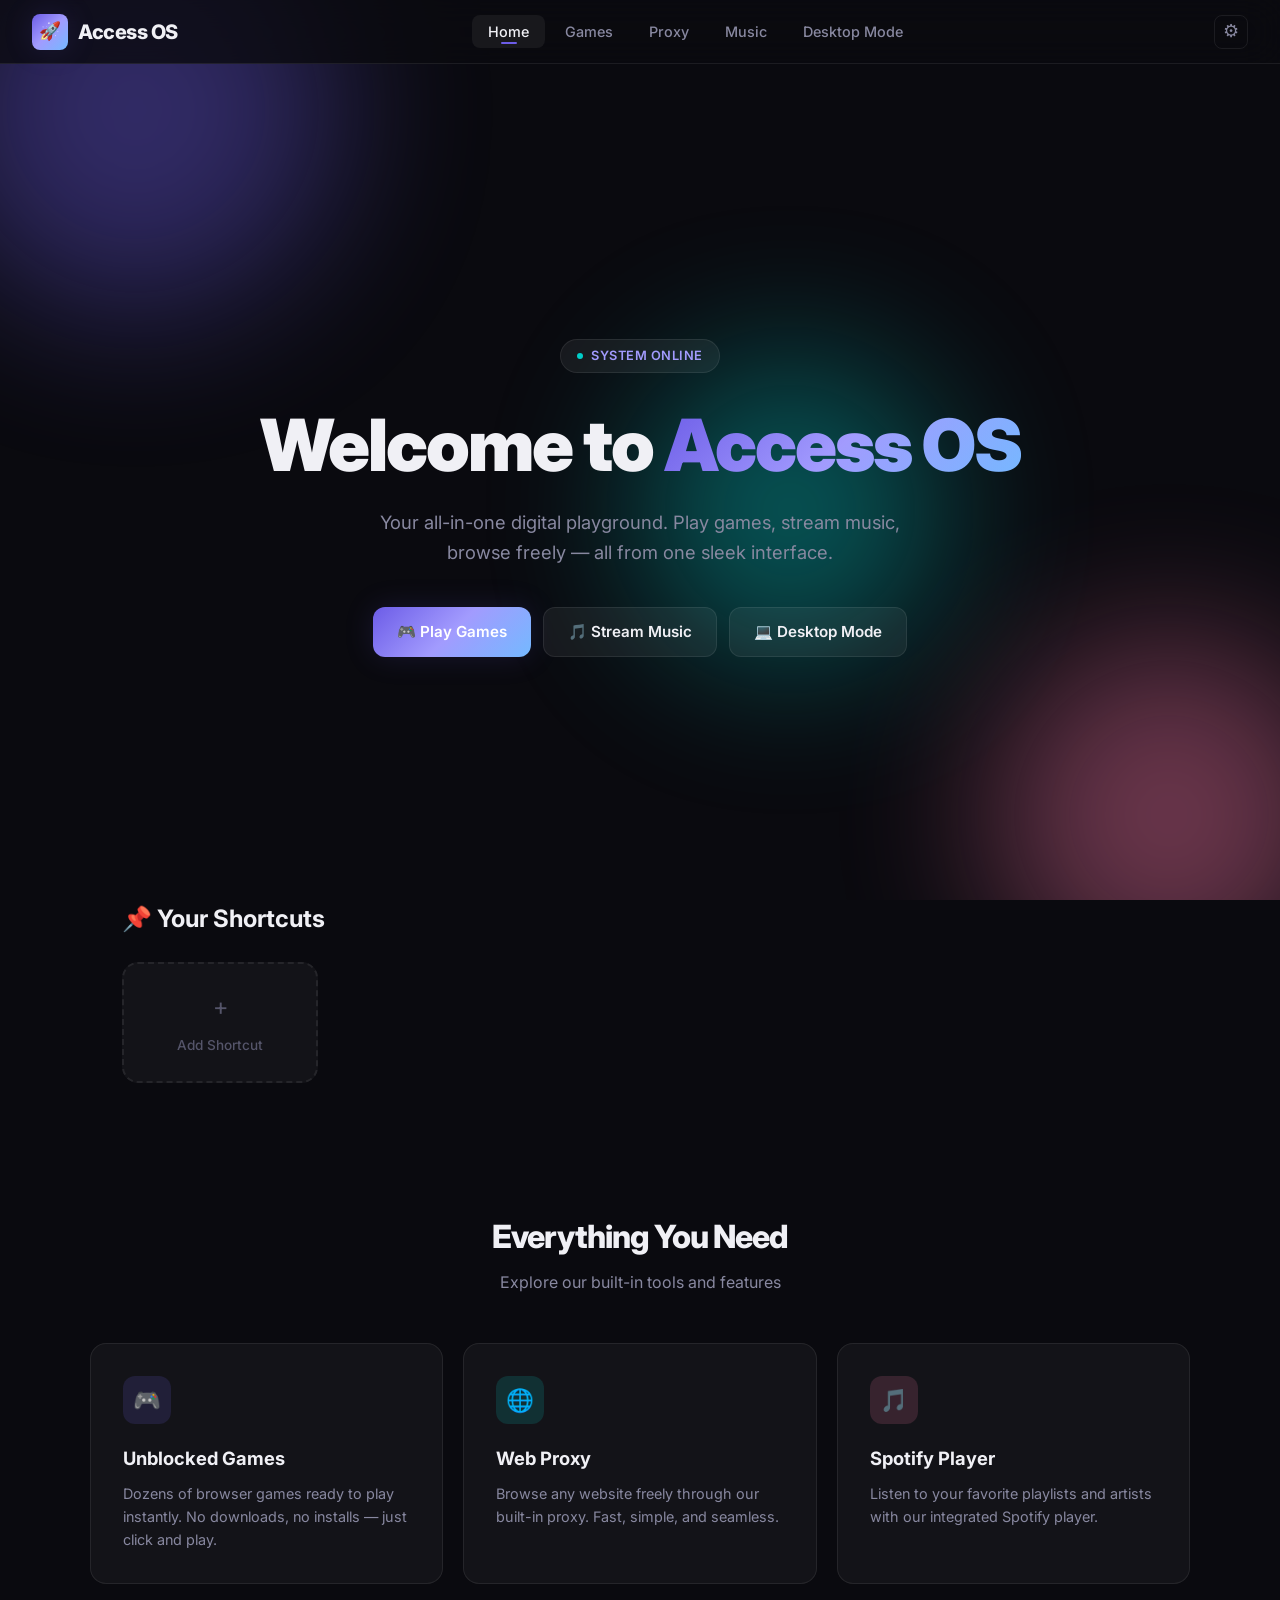
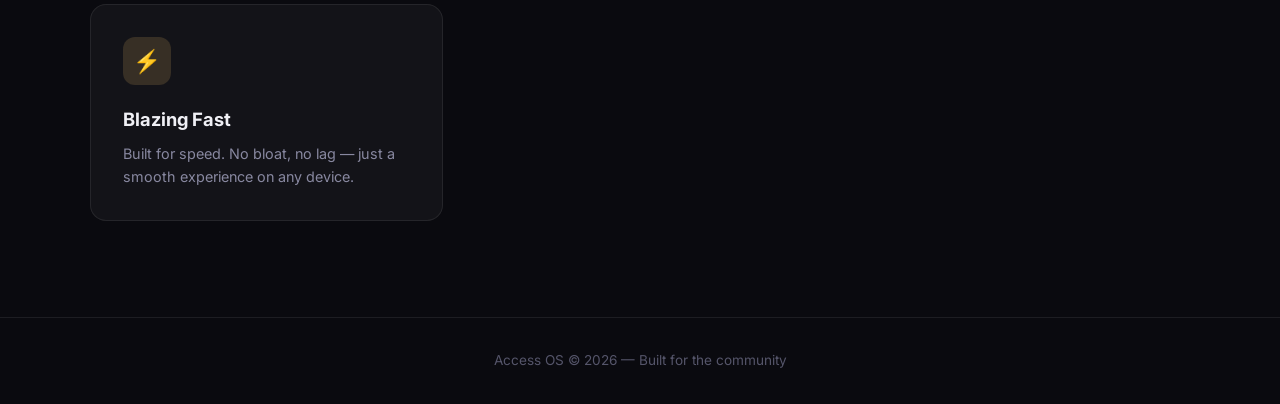
==== commit f3cc8b3c: "Add files via upload" ====
--- a/index.html
+++ b/index.html
@@ -27,6 +27,7 @@
       <li><a href="games.html">Games</a></li>
       <li><a href="proxy.html">Proxy</a></li>
       <li><a href="music.html">Music</a></li>
+      <li><a href="desktop.html">Desktop Mode</a></li>
     </ul>
     <div style="display:flex;align-items:center;gap:8px;">
       <button class="nav-settings-btn" id="settingsBtn" aria-label="Settings">⚙</button>
@@ -111,6 +112,7 @@
       <div class="hero-actions">
         <a href="games.html" class="btn btn-primary">🎮 Play Games</a>
         <a href="music.html" class="btn btn-secondary">🎵 Stream Music</a>
+        <a href="desktop.html" class="btn btn-secondary">💻 Desktop Mode</a>
       </div>
     </section>
 
--- a/css/style.css
+++ b/css/style.css
@@ -1372,3 +1372,220 @@
   flex: 1;
   justify-content: center;
 }
+
+/* ===== DESKTOP UI ===== */
+.desktop-wrapper {
+  position: relative;
+  z-index: 1;
+  width: 100vw;
+  height: 100vh;
+  overflow: hidden;
+  display: flex;
+  flex-direction: column;
+}
+
+.desktop-grid {
+  flex: 1;
+  padding: 30px;
+  display: grid;
+  grid-template-columns: repeat(auto-fill, 90px);
+  grid-auto-rows: 110px;
+  gap: 24px;
+  align-content: start;
+}
+
+.desktop-icon {
+  display: flex;
+  flex-direction: column;
+  align-items: center;
+  justify-content: flex-start;
+  gap: 10px;
+  text-decoration: none;
+  color: var(--text-primary);
+  border-radius: var(--radius-md);
+  padding: 12px 6px;
+  transition: var(--transition);
+  cursor: pointer;
+  border: 1px solid transparent;
+}
+
+.desktop-icon:hover {
+  background: var(--bg-glass);
+  border-color: var(--border-glass);
+  box-shadow: var(--shadow-glow);
+}
+
+.desktop-icon .icon-img {
+  width: 54px;
+  height: 54px;
+  border-radius: var(--radius-sm);
+  display: flex;
+  align-items: center;
+  justify-content: center;
+  font-size: 2rem;
+  background: var(--bg-card);
+  border: 1px solid var(--border-glass);
+  box-shadow: 0 4px 15px rgba(0,0,0,0.2);
+}
+
+.desktop-icon .icon-img.blue { background: rgba(108,92,231,0.2); }
+.desktop-icon .icon-img.green { background: rgba(0,206,201,0.2); }
+.desktop-icon .icon-img.pink { background: rgba(253,121,168,0.2); }
+.desktop-icon .icon-img.orange { background: rgba(253,203,110,0.2); }
+
+.desktop-icon .icon-text {
+  font-size: 0.85rem;
+  font-weight: 500;
+  text-shadow: 0 1px 4px rgba(0,0,0,0.8);
+  text-align: center;
+  line-height: 1.2;
+}
+
+.desktop-taskbar {
+  height: 54px;
+  background: rgba(10, 10, 15, 0.85);
+  backdrop-filter: blur(25px);
+  -webkit-backdrop-filter: blur(25px);
+  border-top: 1px solid var(--border-glass);
+  display: flex;
+  align-items: center;
+  justify-content: space-between;
+  padding: 0 20px;
+  z-index: 1000;
+}
+
+.taskbar-left, .taskbar-right {
+  display: flex;
+  align-items: center;
+  gap: 16px;
+}
+
+.taskbar-btn {
+  background: none;
+  border: none;
+  color: var(--text-primary);
+  font-size: 1.3rem;
+  width: 40px;
+  height: 40px;
+  border-radius: var(--radius-sm);
+  display: flex;
+  align-items: center;
+  justify-content: center;
+  cursor: pointer;
+  transition: var(--transition);
+}
+
+.taskbar-btn:hover {
+  background: var(--bg-glass);
+  box-shadow: var(--shadow-glow);
+}
+
+.taskbar-clock {
+  font-family: 'Inter', sans-serif;
+  font-size: 0.95rem;
+  font-weight: 500;
+  color: var(--text-primary);
+  text-align: right;
+  user-select: none;
+  display: flex;
+  flex-direction: column;
+  align-items: flex-end;
+  line-height: 1.2;
+}
+
+.taskbar-clock .clock-date {
+  font-size: 0.75rem;
+  color: var(--text-secondary);
+}
+
+/* ===== APP WINDOW SYSTEM ===== */
+.app-window {
+  position: absolute;
+  top: 100px;
+  left: 100px;
+  width: 800px;
+  height: 600px;
+  background: var(--bg-primary);
+  border: 1px solid var(--border-glass);
+  border-radius: var(--radius-lg);
+  box-shadow: 0 10px 40px rgba(0, 0, 0, 0.5);
+  display: flex;
+  flex-direction: column;
+  overflow: hidden;
+  z-index: 100;
+  resize: both;
+}
+
+.app-window.maximized {
+  top: 0 !important;
+  left: 0 !important;
+  width: 100% !important;
+  height: calc(100vh - 60px) !important;
+  border-radius: 0;
+  resize: none;
+}
+
+.app-window.minimized {
+  display: none;
+}
+
+.window-header {
+  height: 40px;
+  background: var(--bg-secondary);
+  border-bottom: 1px solid var(--border-glass);
+  display: flex;
+  align-items: center;
+  justify-content: space-between;
+  padding: 0 10px;
+  user-select: none;
+  cursor: grab;
+}
+
+.window-header:active {
+  cursor: grabbing;
+}
+
+.window-title {
+  display: flex;
+  align-items: center;
+  gap: 8px;
+  font-size: 0.9rem;
+  font-weight: 600;
+  color: var(--text-primary);
+}
+
+.window-controls {
+  display: flex;
+  gap: 6px;
+}
+
+.window-controls button {
+  width: 12px;
+  height: 12px;
+  border-radius: 50%;
+  border: none;
+  cursor: pointer;
+}
+
+.window-controls .win-close { background: #ff5f57; }
+.window-controls .win-min { background: #ffbd2e; }
+.window-controls .win-max { background: #28c840; }
+
+.window-content {
+  flex: 1;
+  background: var(--bg-primary);
+  position: relative;
+}
+
+.window-content iframe {
+  width: 100%;
+  height: 100%;
+  border: none;
+  display: block;
+}
+
+/* Hide navigation and footer when running in window mode */
+body.in-window .navbar { display: none !important; }
+body.in-window .main-content { padding-top: 0 !important; }
+body.in-window .footer { display: none !important; }
+body.in-window .hero { min-height: auto; padding: 2rem; }
